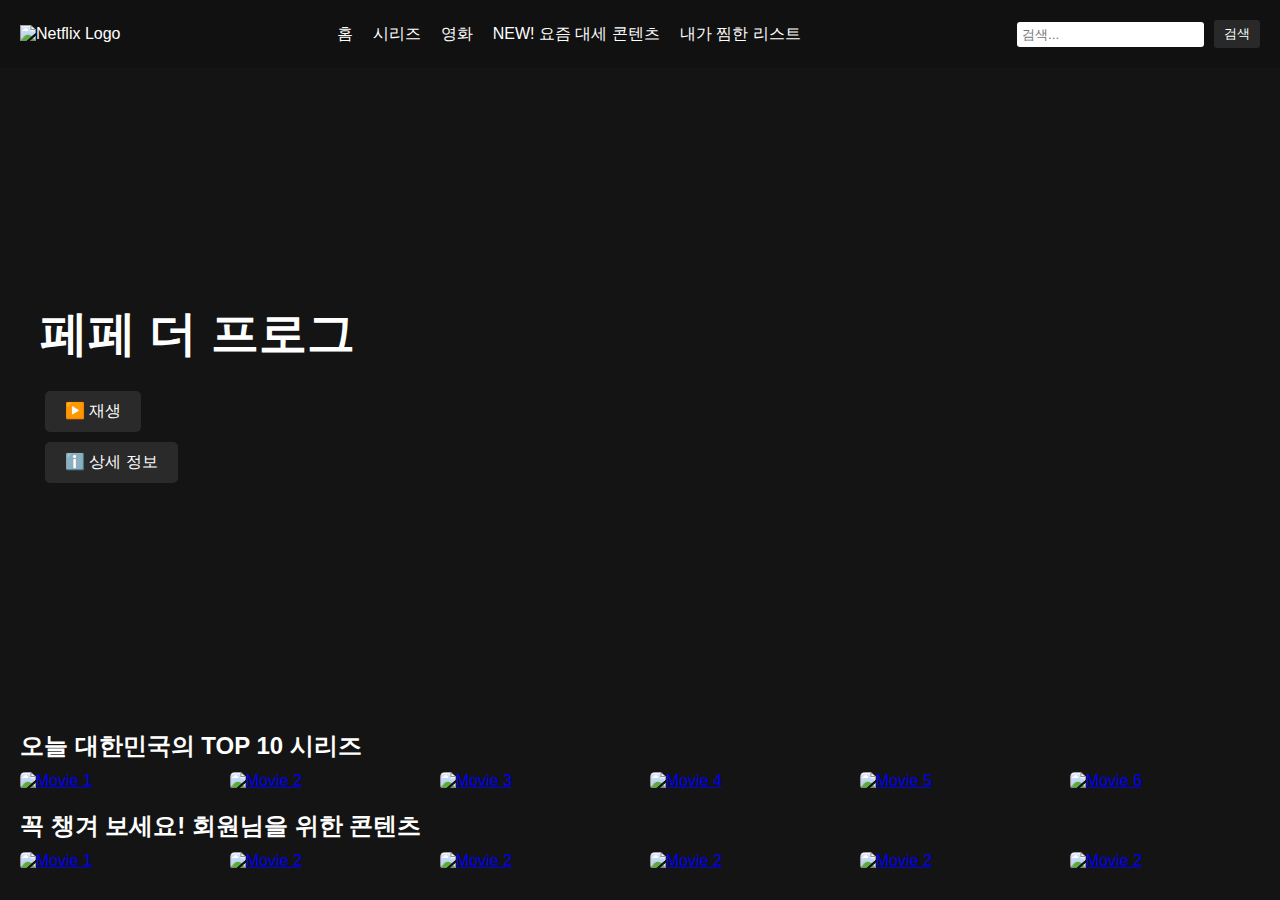
==== pages/index/index.html @ 27878944 "ADD::좌우 스크롤 기능 추가 STYLE::삽입된 이미지 변경 & 이미지 사이즈 변경 & 버튼 사이즈 변경 FIXED::상단 이동 애니메이션 작동 안되는 버그 수정" ====
<!DOCTYPE html>
<html lang="en">
<head>
    <meta charset="UTF-8">
    <meta name="viewport" content="width=device-width, initial-scale=1.0">
    <title>홈 - 넷플릭스</title>
    <link rel="stylesheet" href="index.css">
</head>
<body>
    <header>
        <div class="logo">
            <img src="https://upload.wikimedia.org/wikipedia/commons/0/08/Netflix_2015_logo.svg" alt="Netflix Logo">
        </div>
        <nav>
            <ul>
                <li><a href="#" onclick="scrollToTop(event)">홈</a></li>
                <li><a href="https://www.youtube.com/watch?v=E3RcD6LleYU">시리즈</a></li>
                <li><a href="https://www.youtube.com/watch?v=TJ5XsyPOv0o">영화</a></li>
                <li><a href="https://tenor.com/ko/view/cat-dance-cat-dancing-dance-cat-dancing-cat-cat-ai-gif-18055888355135222741">NEW! 요즘 대세 콘텐츠</a></li>
                <li><a href="https://www.youtube.com/watch?v=KN3IemyqJJw">내가 찜한 리스트</a></li>
            </ul>
        </nav>
        <div class="search-bar">
            <input type="text" id="search-input" placeholder="검색...">
            <button type="button" onclick="searchMovie()">검색</button>
        </div>
    </header>
    <main>
        <section class="hero">
            <h1>페페 더 프로그</h1>
            <button onclick="window.location.href='https://www.youtube.com/watch?v=jmZSZDpmjtY'">▶️ 재생</button>
            <button onclick="window.location.href='https://namu.wiki/w/%ED%8E%98%ED%8E%98(1983)'">ℹ️ 상세 정보</button>
        </section>
        <section class="row">
            <h2>오늘 대한민국의 TOP 10 시리즈</h2>
            <div class="row-inner">
                <div class="movie">
                    <a href="https://www.youtube.com/watch?v=TNhwFvfySe0">
                        <img src="C:\Users\User\Desktop\코딩\html\netflix\assets\image\movie-banner 1.png" alt="Movie 1" class="movie-image" onmouseover="changeImage(this, 'C:\Users\User\Desktop\코딩\html\netflix\assets\image\movie1.gif')" onmouseout="changeImage(this, 'C:\Users\User\Desktop\코딩\html\netflix\assets\image\movie-banner 1.png')">
                    </a>
                </div>
                <div class="movie">
                    <a href="https://www.youtube.com/watch?v=QtBtRHLSjJw">
                        <img src="assets/image/movie-banner 2.png" alt="Movie 2" class="movie-image" onmouseover="changeImage(this, 'assets/image/movie2.gif')" onmouseout="changeImage(this, 'assets/image/movie-banner 2.png')">
                    </a>
                </div>
                <div class="movie">
                    <a href="https://www.youtube.com/watch?v=XDPte4SAS3A">
                        <img src="assets/image/movie-banner 3.png" alt="Movie 3" class="movie-image" onmouseover="changeImage(this, 'assets/image/movie3.gif')" onmouseout="changeImage(this, 'assets/image/movie-banner 3.png')">
                    </a>
                </div>
                <div class="movie">
                    <a href="https://www.youtube.com/watch?v=900X9fDFLc4">
                        <img src="assets/image/movie-banner 4.png" alt="Movie 4" class="movie-image" onmouseover="changeImage(this, 'assets/image/movie4.gif')" onmouseout="changeImage(this, 'assets/image/movie-banner 4.png')">
                    </a>
                </div>
                <div class="movie">
                    <a href="https://www.youtube.com/watch?v=pH_1TbrFZB8">
                        <img src="assets/image/movie-banner 5.png" alt="Movie 5" class="movie-image" onmouseover="changeImage(this, 'assets/image/movie5.gif')" onmouseout="changeImage(this, 'assets/image/movie-banner 5.png')">
                    </a>
                </div>
                <div class="movie">
                    <a href="https://www.youtube.com/watch?v=2c7mEizMufI">
                        <img src="assets/image/movie-banner 6.png" alt="Movie 6" class="movie-image" onmouseover="changeImage(this, 'assets/image/movie6.gif')" onmouseout="changeImage(this, 'assets/image/movie-banner 6.png')">
                    </a>
                </div>
            </div>
        </section>
        <section class="row">
            <h2>꼭 챙겨 보세요! 회원님을 위한 콘텐츠</h2>
            <div class="row-inner">
                <div class="movie">
                    <a href="https://www.youtube.com/watch?v=TNhwFvfySe0"><img src="assets/image/movie-banner 1.png" alt="Movie 1"></a>
                </div>
                <div class="movie">
                    <a href="https://www.youtube.com/watch?v=QtBtRHLSjJw"><img src="assets/image/movie-banner 2.png" alt="Movie 2"></a>
                </div>
                <div class="movie">
                    <a href="https://www.youtube.com/watch?v=XDPte4SAS3A"><img src="assets/image/movie-banner 3.png" alt="Movie 2"></a>
                </div>
                <div class="movie">
                    <a href="https://www.youtube.com/watch?v=900X9fDFLc4"><img src="assets/image/movie-banner 4.png" alt="Movie 2"></a>
                </div>
                <div class="movie">
                    <a href="https://www.youtube.com/watch?v=pH_1TbrFZB8"><img src="assets/image/movie-banner 5.png" alt="Movie 2"></a>
                </div>
                <div class="movie">
                    <a href="https://www.youtube.com/watch?v=2c7mEizMufI"><img src="assets/image/movie-banner 6.png" alt="Movie 2"></a>
                </div>
            </div>
        </section>
    </main>
    <script src="index.js"></script>
</body>
</html>
---- pages/index/index.css ----
body {
    margin: 0;
    font-family: Arial, sans-serif;
    background-color: #141414;
    color: white;
    padding-top: 80px;
}

header {
    display: flex;
    justify-content: space-between;
    align-items: center;
    padding: 20px;
    background-color: #111;
    position: fixed;
    top: 0;
    width: 100%;
    z-index: 1000;
    box-sizing: border-box;
}

.logo img {
    width: 100px;
}

nav ul {
    list-style: none;
    display: flex;
    gap: 20px;
    padding: 0;
    margin: 0;
}

nav a {
    color: white;
    text-decoration: none;
}

.search-bar {
    display: flex;
    align-items: center;
    gap: 10px;
}

.search-bar input {
    padding: 5px;
    border: none;
    border-radius: 3px;
}

.search-bar button {
    padding: 5px 10px;
    border: none;
    border-radius: 3px;
    background-color: rgba(51, 51, 51, 0.7);
    color: white;
    cursor: pointer;
}

.search-bar button:hover {
    background-color: rgba(51, 51, 51, 0.9);
}

.hero {
    position: relative;
    height: 70vh;
    background: url('assets/image/배경 페페.jpg') center/cover no-repeat;
    display: flex;
    flex-direction: column;
    justify-content: center;
    align-items: flex-start;
    padding-left: 40px;
    text-align: left;
    color: white;
}

.hero h1 {
    font-size: 3em;
    margin: 0 0 20px 0;
}

.hero button {
    padding: 10px 20px;
    margin: 5px;
    font-size: 1em;
    border: none;
    cursor: pointer;
    background-color: rgba(51, 51, 51, 0.7);
    color: white;
    border-radius: 5px;
}

.row {
    margin: 20px 0;
}

.row h2 {
    margin: 0 0 10px 20px;
}

.row-inner {
    display: flex;
    overflow-x: auto;
    padding: 0 20px;
}

.movie {
    min-width: 200px;
    margin-right: 10px;
}

.movie img {
    width: 281px;
    height: 498px;
    border-radius: 5px;
}
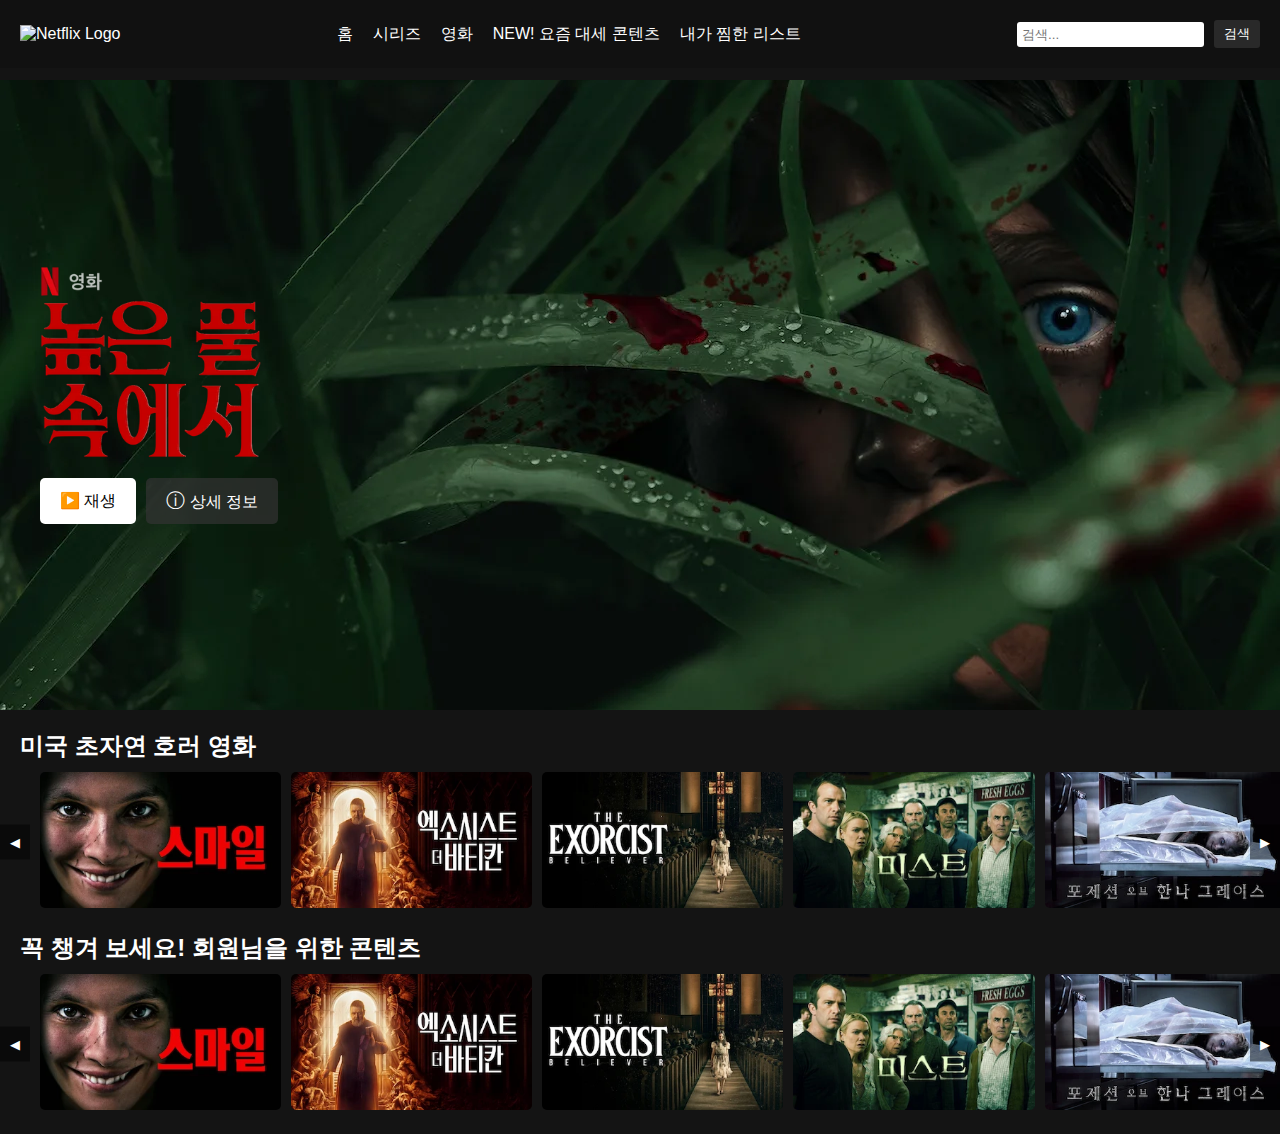
==== commit 822b7bd0: "ADD::영상 스크롤 기능 추가 STYLE::이미지 변경 & 이미지와 버튼 사이즈 수정 FIXED::상단 이동 애니메이션 걸림 수정" ====
--- a/pages/index/index.html
+++ b/pages/index/index.html
@@ -27,66 +27,96 @@
     </header>
     <main>
         <section class="hero">
-            <h1>페페 더 프로그</h1>
-            <button onclick="window.location.href='https://www.youtube.com/watch?v=jmZSZDpmjtY'">▶️ 재생</button>
-            <button onclick="window.location.href='https://namu.wiki/w/%ED%8E%98%ED%8E%98(1983)'">ℹ️ 상세 정보</button>
+            <img src="../../assets/image/backgrownd-title-image.webp" alt="backgrownd-title-image" class="inner-image">
+            <div class="buttons">
+                <button onclick="window.location.href='https://www.youtube.com/watch?v=jmZSZDpmjtY'" class="play-button">▶️ 재생</button>
+                <button onclick="window.location.href='https://namu.wiki/w/%ED%8E%98%ED%8E%98(1983)'" class="info-button"><span class="info-icon">ⓘ</span>  상세 정보</button>
+            </div>
         </section>
         <section class="row">
-            <h2>오늘 대한민국의 TOP 10 시리즈</h2>
-            <div class="row-inner">
-                <div class="movie">
-                    <a href="https://www.youtube.com/watch?v=TNhwFvfySe0">
-                        <img src="C:\Users\User\Desktop\코딩\html\netflix\assets\image\movie-banner 1.png" alt="Movie 1" class="movie-image" onmouseover="changeImage(this, 'C:\Users\User\Desktop\코딩\html\netflix\assets\image\movie1.gif')" onmouseout="changeImage(this, 'C:\Users\User\Desktop\코딩\html\netflix\assets\image\movie-banner 1.png')">
-                    </a>
+            <h2>미국 초자연 호러 영화</h2>
+            <div class="row-wrapper">
+                <button class="scroll-button left-button" onclick="scrollLeft(this)">&#9664;</button>
+                <div class="row-inner">
+                    <div class="movie">
+                        <a href="https://www.youtube.com/watch?v=TNhwFvfySe0">
+                            <img src="../../assets/image/movie-banner 1.webp" alt="Movie 1" class="movie-image">
+                        </a>
+                    </div>
+                    <div class="movie">
+                        <a href="https://www.youtube.com/watch?v=QtBtRHLSjJw">
+                            <img src="../../assets/image/movie-banner 2.webp" alt="Movie 2" class="movie-image">
+                        </a>
+                    </div>
+                    <div class="movie">
+                        <a href="https://www.youtube.com/watch?v=XDPte4SAS3A">
+                            <img src="../../assets/image/movie-banner 3.webp" alt="Movie 3" class="movie-image">
+                        </a>
+                    </div>
+                    <div class="movie">
+                        <a href="https://www.youtube.com/watch?v=900X9fDFLc4">
+                            <img src="../../assets/image/movie-banner 4.webp" alt="Movie 4" class="movie-image">
+                        </a>
+                    </div>
+                    <div class="movie">
+                        <a href="https://www.youtube.com/watch?v=pH_1TbrFZB8">
+                            <img src="../../assets/image/movie-banner 5.webp" alt="Movie 5" class="movie-image">
+                        </a>
+                    </div>
+                    <div class="movie">
+                        <a href="https://www.youtube.com/watch?v=2c7mEizMufI">
+                            <img src="../../assets/image/movie-banner 6.webp" alt="Movie 6" class="movie-image">
+                        </a>
+                    </div>
+                    <div class="movie">
+                        <a href="https://www.youtube.com/watch?v=2c7mEizMufI">
+                            <img src="../../assets/image/movie-banner 7.jpg" alt="Movie 7" class="movie-image">
+                        </a>
+                    </div>
+                    <div class="movie">
+                        <a href="https://www.youtube.com/watch?v=2c7mEizMufI">
+                            <img src="../../assets/image/movie-banner 8.webp" alt="Movie 8" class="movie-image">
+                        </a>
+                    </div>
+                    <div class="movie">
+                        <a href="https://www.youtube.com/watch?v=2c7mEizMufI">
+                            <img src="../../assets/image/movie-banner 9.jpg" alt="Movie 9" class="movie-image">
+                        </a>
+                    </div>
+                    <div class="movie">
+                        <a href="https://www.youtube.com/watch?v=2c7mEizMufI">
+                            <img src="../../assets/image/movie-banner 10.webp" alt="Movie 10" class="movie-image">
+                        </a>
+                    </div>
                 </div>
-                <div class="movie">
-                    <a href="https://www.youtube.com/watch?v=QtBtRHLSjJw">
-                        <img src="assets/image/movie-banner 2.png" alt="Movie 2" class="movie-image" onmouseover="changeImage(this, 'assets/image/movie2.gif')" onmouseout="changeImage(this, 'assets/image/movie-banner 2.png')">
-                    </a>
-                </div>
-                <div class="movie">
-                    <a href="https://www.youtube.com/watch?v=XDPte4SAS3A">
-                        <img src="assets/image/movie-banner 3.png" alt="Movie 3" class="movie-image" onmouseover="changeImage(this, 'assets/image/movie3.gif')" onmouseout="changeImage(this, 'assets/image/movie-banner 3.png')">
-                    </a>
-                </div>
-                <div class="movie">
-                    <a href="https://www.youtube.com/watch?v=900X9fDFLc4">
-                        <img src="assets/image/movie-banner 4.png" alt="Movie 4" class="movie-image" onmouseover="changeImage(this, 'assets/image/movie4.gif')" onmouseout="changeImage(this, 'assets/image/movie-banner 4.png')">
-                    </a>
-                </div>
-                <div class="movie">
-                    <a href="https://www.youtube.com/watch?v=pH_1TbrFZB8">
-                        <img src="assets/image/movie-banner 5.png" alt="Movie 5" class="movie-image" onmouseover="changeImage(this, 'assets/image/movie5.gif')" onmouseout="changeImage(this, 'assets/image/movie-banner 5.png')">
-                    </a>
-                </div>
-                <div class="movie">
-                    <a href="https://www.youtube.com/watch?v=2c7mEizMufI">
-                        <img src="assets/image/movie-banner 6.png" alt="Movie 6" class="movie-image" onmouseover="changeImage(this, 'assets/image/movie6.gif')" onmouseout="changeImage(this, 'assets/image/movie-banner 6.png')">
-                    </a>
-                </div>
+                <button class="scroll-button right-button" onclick="scrollRight(this)">&#9654;</button>
             </div>
         </section>
         <section class="row">
             <h2>꼭 챙겨 보세요! 회원님을 위한 콘텐츠</h2>
-            <div class="row-inner">
-                <div class="movie">
-                    <a href="https://www.youtube.com/watch?v=TNhwFvfySe0"><img src="assets/image/movie-banner 1.png" alt="Movie 1"></a>
+            <div class="row-wrapper">
+                <button class="scroll-button left-button" onclick="scrollLeft(this)">&#9664;</button>
+                <div class="row-inner">
+                    <div class="movie">
+                        <img src="../../assets/image/movie-banner 1.webp" alt="Movie 1">
+                    </div>
+                    <div class="movie">
+                        <img src="../../assets/image/movie-banner 2.webp" alt="Movie 2">
+                    </div>
+                    <div class="movie">
+                        <img src="../../assets/image/movie-banner 3.webp" alt="Movie 3">
+                    </div>
+                    <div class="movie">
+                        <img src="../../assets/image/movie-banner 4.webp" alt="Movie 4">
+                    </div>
+                    <div class="movie">
+                        <img src="../../assets/image/movie-banner 5.webp" alt="Movie 5">
+                    </div>
+                    <div class="movie">
+                        <img src="../../assets/image/movie-banner 6.webp" alt="Movie 6">
+                    </div>
                 </div>
-                <div class="movie">
-                    <a href="https://www.youtube.com/watch?v=QtBtRHLSjJw"><img src="assets/image/movie-banner 2.png" alt="Movie 2"></a>
-                </div>
-                <div class="movie">
-                    <a href="https://www.youtube.com/watch?v=XDPte4SAS3A"><img src="assets/image/movie-banner 3.png" alt="Movie 2"></a>
-                </div>
-                <div class="movie">
-                    <a href="https://www.youtube.com/watch?v=900X9fDFLc4"><img src="assets/image/movie-banner 4.png" alt="Movie 2"></a>
-                </div>
-                <div class="movie">
-                    <a href="https://www.youtube.com/watch?v=pH_1TbrFZB8"><img src="assets/image/movie-banner 5.png" alt="Movie 2"></a>
-                </div>
-                <div class="movie">
-                    <a href="https://www.youtube.com/watch?v=2c7mEizMufI"><img src="assets/image/movie-banner 6.png" alt="Movie 2"></a>
-                </div>
+                <button class="scroll-button right-button" onclick="scrollRight(this)">&#9654;</button>
             </div>
         </section>
     </main>
--- a/pages/index/index.css
+++ b/pages/index/index.css
@@ -16,7 +16,7 @@
     top: 0;
     width: 100%;
     z-index: 1000;
-    box-sizing: border-box;
+    box-sizing: border-box; 
 }
 
 .logo img {
@@ -64,7 +64,7 @@
 .hero {
     position: relative;
     height: 70vh;
-    background: url('assets/image/배경 페페.jpg') center/cover no-repeat;
+    background: url('../../assets/image/backgrownd-image.webp') center/cover no-repeat;
     display: flex;
     flex-direction: column;
     justify-content: center;
@@ -74,20 +74,44 @@
     color: white;
 }
 
-.hero h1 {
-    font-size: 3em;
-    margin: 0 0 20px 0;
+.hero .inner-image {
+    height: 192.96px;
+    width: 482.4px;
 }
 
-.hero button {
+.hero .buttons {
+    display: flex;
+    gap: 10px;
+    margin-top: 20px;
+}
+
+.hero .play-button {
     padding: 10px 20px;
-    margin: 5px;
+    font-size: 1em;
+    border: none;
+    cursor: pointer;
+    background-color: white;
+    color: black;
+    border-radius: 5px;
+}
+
+.hero .info-button .info-icon{
+    font-size: 1.2em;
+}
+
+.hero .info-button {
+    padding: 10px 20px;
     font-size: 1em;
     border: none;
     cursor: pointer;
     background-color: rgba(51, 51, 51, 0.7);
     color: white;
     border-radius: 5px;
+}
+
+.hero .play-button:hover,
+.hero .info-button:hover {
+    background-color: rgba(51, 51, 51, 0.9);
 }
 
 .row {
@@ -98,19 +122,59 @@
     margin: 0 0 10px 20px;
 }
 
+.row-wrapper {
+    position: relative;
+    overflow: hidden;
+}
+
 .row-inner {
     display: flex;
-    overflow-x: auto;
-    padding: 0 20px;
+    justify-content: flex-start;
+    overflow-x: hidden;
+    scroll-behavior: smooth;
+    padding: 0 40px;
 }
 
 .movie {
-    min-width: 200px;
+    min-width: 241.128px;
     margin-right: 10px;
 }
 
 .movie img {
-    width: 281px;
-    height: 498px;
+    width: 241.128px;
+    height: 135.768px;
     border-radius: 5px;
-}+}
+
+.scroll-button {
+    position: absolute;
+    top: 50%;
+    transform: translateY(-50%);
+    background-color: rgba(0, 0, 0, 0.5);
+    border: none;
+    color: white;
+    padding: 10px;
+    cursor: pointer;
+    z-index: 100;
+}
+
+.left-button {
+    left: 0;
+}
+
+.right-button {
+    right: 0;
+}
+
+.scroll-button:hover {
+    background-color: rgba(0, 0, 0, 0.8);
+}
+
+/* Hide the scrollbar */
+.row-inner::-webkit-scrollbar {
+    display: none;
+}
+.row-inner {
+    -ms-overflow-style: none;
+    scrollbar-width: none;
+}
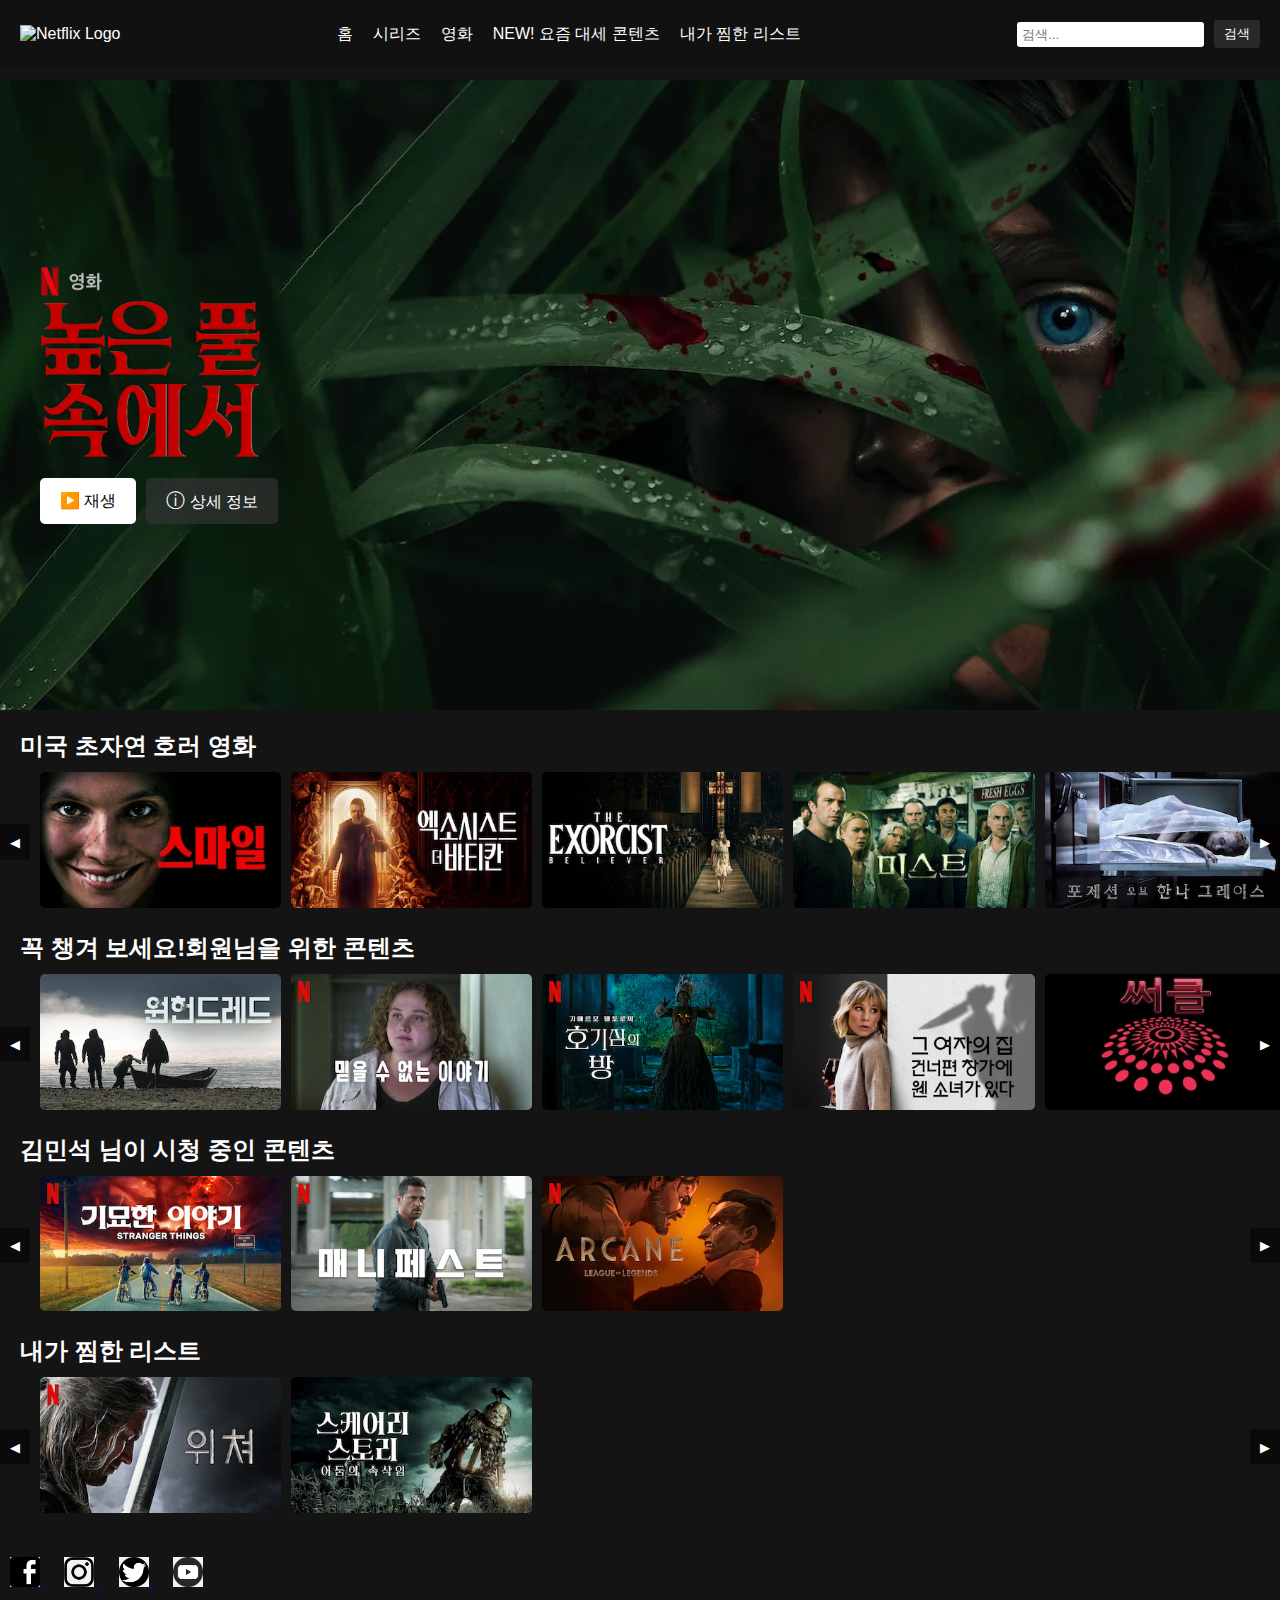
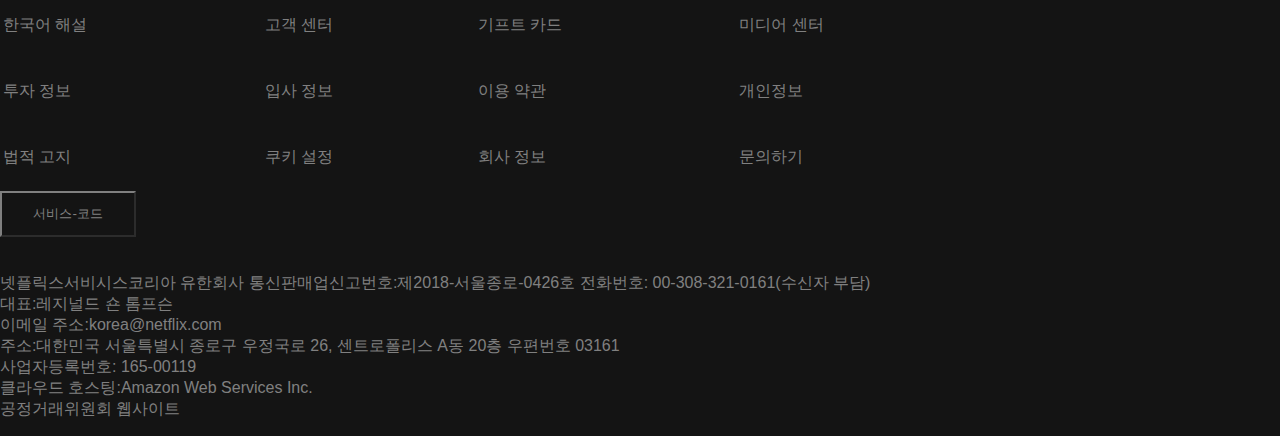
==== commit 25b403e6: "ADD::index file completed 넷플릭스 컨텐츠 집합 추가 하단에 외부 링크 및 설명 추가" ====
--- a/pages/index/index.html
+++ b/pages/index/index.html
@@ -93,33 +93,138 @@
             </div>
         </section>
         <section class="row">
-            <h2>꼭 챙겨 보세요! 회원님을 위한 콘텐츠</h2>
-            <div class="row-wrapper">
-                <button class="scroll-button left-button" onclick="scrollLeft(this)">&#9664;</button>
-                <div class="row-inner">
-                    <div class="movie">
-                        <img src="../../assets/image/movie-banner 1.webp" alt="Movie 1">
-                    </div>
-                    <div class="movie">
-                        <img src="../../assets/image/movie-banner 2.webp" alt="Movie 2">
-                    </div>
-                    <div class="movie">
-                        <img src="../../assets/image/movie-banner 3.webp" alt="Movie 3">
-                    </div>
-                    <div class="movie">
-                        <img src="../../assets/image/movie-banner 4.webp" alt="Movie 4">
-                    </div>
-                    <div class="movie">
-                        <img src="../../assets/image/movie-banner 5.webp" alt="Movie 5">
-                    </div>
-                    <div class="movie">
-                        <img src="../../assets/image/movie-banner 6.webp" alt="Movie 6">
+            <h2>꼭 챙겨 보세요!회원님을 위한 콘텐츠</h2>
+            <div class="row-wrapper">
+                <button class="scroll-button left-button" onclick="scrollLeft(this)">&#9664;</button>
+                <div class="row-inner">
+                    <div class="movie">
+                        <a href="https://www.youtube.com/watch?v=TNhwFvfySe0">
+                            <img src="../../assets/image/recommanded-movie 1.webp" alt="Movie 1" class="movie-image">
+                        </a>
+                    </div>
+                    <div class="movie">
+                        <a href="https://www.youtube.com/watch?v=QtBtRHLSjJw">
+                            <img src="../../assets/image/recommanded-movie 2.jpg" alt="Movie 2" class="movie-image">
+                        </a>
+                    </div>
+                    <div class="movie">
+                        <a href="https://www.youtube.com/watch?v=XDPte4SAS3A">
+                            <img src="../../assets/image/recommanded-movie 3.jpg" alt="Movie 3" class="movie-image">
+                        </a>
+                    </div>
+                    <div class="movie">
+                        <a href="https://www.youtube.com/watch?v=900X9fDFLc4">
+                            <img src="../../assets/image/recommanded-movie 4.jpg" alt="Movie 4" class="movie-image">
+                        </a>
+                    </div>
+                    <div class="movie">
+                        <a href="https://www.youtube.com/watch?v=pH_1TbrFZB8">
+                            <img src="../../assets/image/recommanded-movie 5.jpg" alt="Movie 5" class="movie-image">
+                        </a>
+                    </div>
+                    <div class="movie">
+                        <a href="https://www.youtube.com/watch?v=2c7mEizMufI">
+                            <img src="../../assets/image/recommanded-movie 6.jpg" alt="Movie 6" class="movie-image">
+                        </a>
+                    </div>
+                    <div class="movie">
+                        <a href="https://www.youtube.com/watch?v=2c7mEizMufI">
+                            <img src="../../assets/image/recommanded-movie 7.jpg" alt="Movie 7" class="movie-image">
+                        </a>
+                    </div>
+                    <div class="movie">
+                        <a href="https://www.youtube.com/watch?v=2c7mEizMufI">
+                            <img src="../../assets/image/recommanded-movie 8.jpg" alt="Movie 8" class="movie-image">
+                        </a>
+                    </div>
+                    <div class="movie">
+                        <a href="https://www.youtube.com/watch?v=2c7mEizMufI">
+                            <img src="../../assets/image/recommanded-movie 9.jpg" alt="Movie 9" class="movie-image">
+                        </a>
+                    </div>
+                    <div class="movie">
+                        <a href="https://www.youtube.com/watch?v=2c7mEizMufI">
+                            <img src="../../assets/image/recommanded-movie 10.jpg" alt="Movie 10" class="movie-image">
+                        </a>
+                    </div>
+                </div>
+                <button class="scroll-button right-button" onclick="scrollRight(this)">&#9654;</button>
+            </div>
+        </section>
+        <section class="row">
+            <h2>김민석 님이 시청 중인 콘텐츠</h2>
+            <div class="row-wrapper">
+                <button class="scroll-button left-button" onclick="scrollLeft(this)">&#9664;</button>
+                <div class="row-inner">
+                    <div class="movie">
+                        <img src="../../assets/image/watching-movie 1.jpg" alt="Watching Movie 1">
+                    </div>
+                    <div class="movie">
+                        <img src="../../assets/image/watching-movie 2.jpg" alt="Watching Movie 2">
+                    </div>
+                    <div class="movie">
+                        <img src="../../assets/image/watching-movie 3.jpg" alt="Watching Movie 3">
+                    </div>
+                </div>
+                <button class="scroll-button right-button" onclick="scrollRight(this)">&#9654;</button>
+            </div>
+        </section>
+        <section class="row">
+            <h2>내가 찜한 리스트</h2>
+            <div class="row-wrapper">
+                <button class="scroll-button left-button" onclick="scrollLeft(this)">&#9664;</button>
+                <div class="row-inner">
+                    <div class="movie">
+                        <img src="../../assets/image/jjim-image 1.jpg" alt="Watching Movie 1">
+                    </div>
+                    <div class="movie">
+                        <img src="../../assets/image/jjim-image 2.webp" alt="Watching Movie 2">
                     </div>
                 </div>
                 <button class="scroll-button right-button" onclick="scrollRight(this)">&#9654;</button>
             </div>
         </section>
     </main>
+    <footer>
+        <div class="social-media">
+            <a href="https://www.facebook.com/netflixkr" target="_blank">
+                <img src="../../assets/icon/facebook.png" alt="Facebook Logo">
+            </a>
+            <a href="https://www.instagram.com/netflixkr/" target="_blank">
+                <img src="../../assets/icon/instagram.png" alt="Instagram Logo">
+            </a>
+            <a href="https://twitter.com/netflixkr" target="_blank">
+                <img src="../../assets/icon/twitter.png" alt="Twitter Logo">
+            </a>
+            <a href="https://www.youtube.com/user/NetflixKR" target="_blank">
+                <img src="../../assets/icon/youtube.png" alt="YouTube Logo">
+            </a>
+        </div>
+        <div class="outlink-table">
+            <table width="1000" height="200"> 
+                <tr>
+                    <td><a href="file:///C:/Users/User/Desktop/%EC%BD%94%EB%94%A9/html/netflix/pages/index/index.html">한국어 해설</a></td>
+                    <td><a href="https://help.netflix.com/ko">고객 센터</a></td>
+                    <td><a href="https://www.netflix.com/kr/redeem">기프트 카드</a></td>
+                    <td><a href="https://media.netflix.com/ko/">미디어 센터</a></td>
+                </tr>
+                <tr>
+                    <td><a href="https://ir.netflix.net/ir-overview/profile/default.aspx">투자 정보</a></td>
+                    <td><a href="https://jobs.netflix.com/">입사 정보</a></td>
+                    <td><a href="https://help.netflix.com/legal/termsofuse">이용 약관</a></td>
+                    <td><a href="https://help.netflix.com/legal/privacy">개인정보</a></td>
+                </tr>
+                <tr>
+                    <td><a href="https://help.netflix.com/legal/notices">법적 고지</a></td>
+                    <td><span style="color: #808080;">쿠키 설정</span></td>
+                    <td><a href="https://help.netflix.com/ko/node/134094">회사 정보</a></td>
+                    <td><a href="https://help.netflix.com/ko/contactus">문의하기</a></td>
+                </tr>
+            </table>
+        </div>
+        <button id="service-code-btn">서비스-코드</button>
+    </footer>
+    <p class="explain"><span style="color: #808080;">넷플릭스서비시스코리아 유한회사 통신판매업신고번호:제2018-서울종로-0426호 전화번호: 00-308-321-0161(수신자 부담)<br>대표:레지널드 숀 톰프슨<br>이메일 주소:korea@netflix.com<br>주소:대한민국 서울특별시 종로구 우정국로 26, 센트로폴리스 A동 20층 우편번호 03161<br>사업자등록번호: 165-00119<br>클라우드 호스팅:Amazon Web Services Inc.<br>공정거래위원회 웹사이트</span></p>
     <script src="index.js"></script>
 </body>
 </html>
--- a/pages/index/index.css
+++ b/pages/index/index.css
@@ -170,11 +170,54 @@
     background-color: rgba(0, 0, 0, 0.8);
 }
 
-/* Hide the scrollbar */
 .row-inner::-webkit-scrollbar {
     display: none;
 }
+
 .row-inner {
     -ms-overflow-style: none;
     scrollbar-width: none;
 }
+footer {
+    background-color: #141414;
+    padding: 20px 0;
+    display: flex;
+    flex-direction: column;
+}
+
+footer .social-media a {
+    margin: 10px;
+}
+
+footer .left-aligned {
+    display: flex;
+    flex-direction: column;
+    align-items: flex-start;
+}
+
+footer .social-media img {
+    width: 30px;
+    height: 30px;
+}
+
+footer .social-media img:hover {
+    transform: scale(1.2);
+}
+
+footer table td a {
+    color: #808080;
+    text-decoration: none;
+}
+
+footer #service-code-btn {
+    background-color: #141414;
+    color: #808080;
+    border-color: #808080;
+    width: 136.36px;
+    height: 45.53px;
+    cursor: pointer;
+}
+
+footer #service-code {
+    font-size: 1.2em;
+}
